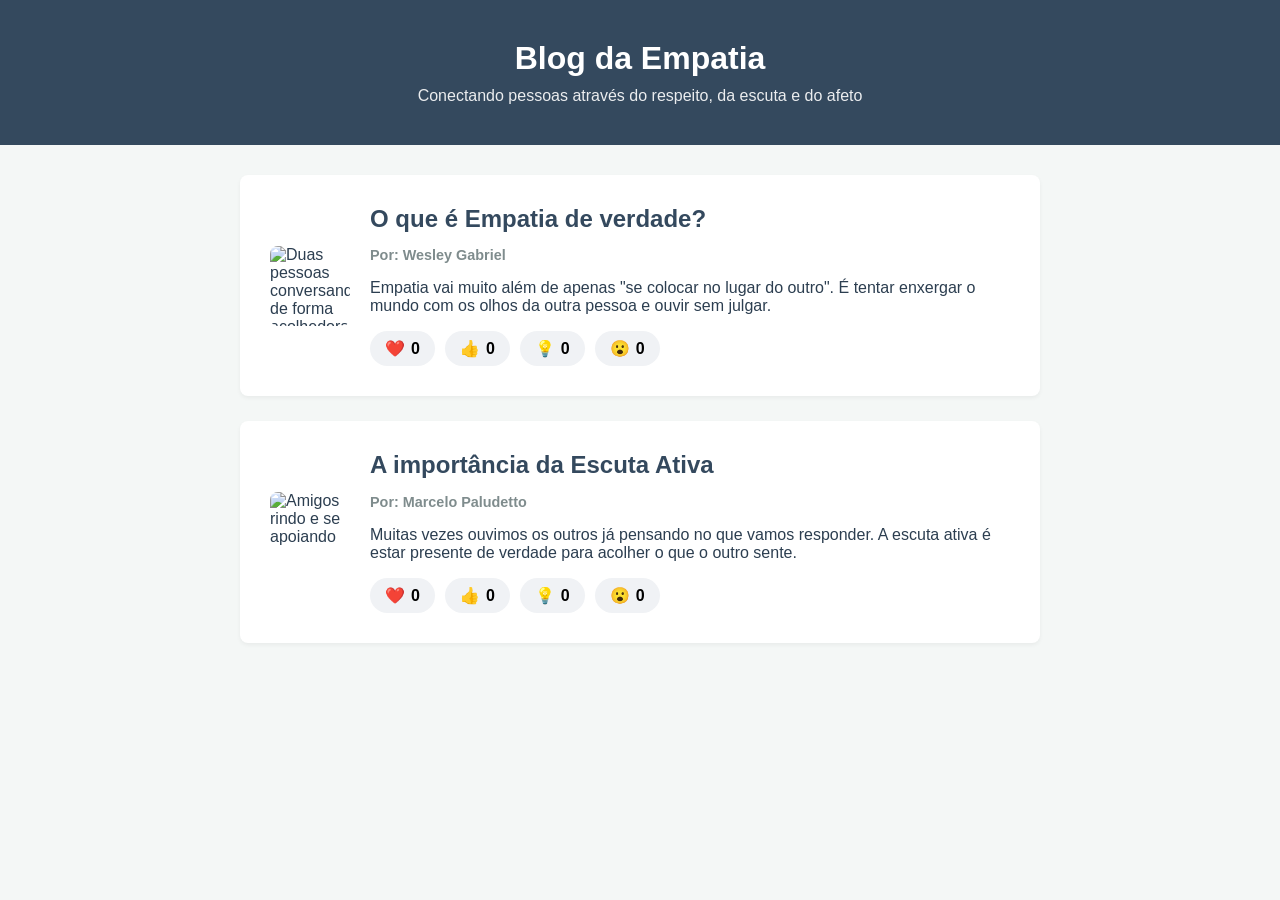
==== index.html @ 2409a9fb "index.html" ====
<!DOCTYPE html>
<html lang="pt-br">
<head>
    <meta charset="UTF-8">
    <meta name="viewport" content="width=device-width, initial-scale=1.0">
    <title>Blog da Empatia</title>
    
    <style>
        /* Estilo geral da página */
        body {
            background-color: #f4f7f6; 
            color: #2c3e50;            
            font-family: sans-serif;   
            margin: 0;
            padding: 0;
        }

        /* Estilo do Cabeçalho */
        header {
            background-color: #34495e; 
            color: #FFFFFF;            
            text-align: center;        
            padding: 40px 20px;
            margin-bottom: 30px;
        }

        header h1 {
            margin: 0 0 10px 0;
        }

        header p {
            margin: 0;
            opacity: 0.9;
        }

        /* Container principal */
        .container {
            max-width: 800px;
            margin: 0 auto; 
            padding: 0 20px 40px 20px;
        }

        /* Estrutura de cada Post */
        article {
            background-color: #ffffff; 
            padding: 30px;
            border-radius: 8px;        
            box-shadow: 0 2px 4px rgba(0,0,0,0.05); 
            display: flex; 
            gap: 20px;     
            margin-bottom: 25px;
            align-items: center;
        }

        /* Ajuste da imagem do post */
        article img {
            width: 80px;
            height: 80px;
            object-fit: cover;
            border-radius: 8px;
        }

        /* Caixa de texto ao lado da imagem */
        .post-conteudo {
            flex: 1;
        }

        h2 {
            color: #34495e;
            margin-top: 0;
            margin-bottom: 5px;
        }

        /* Estilo para destacar o autor */
        .artigo-autor {
            font-weight: bold;
            color: #7f8c8d;
            margin-bottom: 15px;
            font-size: 0.9rem;
        }

        /* Estilo da área de reações para alinhar os botões */
        .botoes-reacao {
            margin-top: 15px;
            display: flex;
            flex-wrap: wrap;
            gap: 10px;
        }

        /* Estilo dos Botões de Reação */
        button {
            background: #f0f2f5;
            border: none;
            padding: 8px 15px;
            border-radius: 20px;
            cursor: pointer;
            font-size: 1rem;
            transition: all 0.2s;
        }

        button:hover {
            background: #e4e6eb;
        }

        /* Estado ativo quando clicado (curtido) */
        button.ativo {
            background: #fcd5ce;
        }

        button.ativo:hover {
            background: #fbc4bb;
        }

        /* Efeito visual de clique mecânico */
        button:active {
            transform: scale(0.95);
        }

        button span {
            margin-left: 6px;
            font-weight: bold;
        }
    </style>
</head>
<body>

    <header>
        <h1>Blog da Empatia</h1>
        <p>Conectando pessoas através do respeito, da escuta e do afeto</p>
    </header>

    <main class="container">
        
        <article>
            <img src="https://unsplash.com" alt="Duas pessoas conversando de forma acolhedora">
            <div class="post-conteudo">
                <h2>O que é Empatia de verdade?</h2>
                <p class="artigo-autor">Por: Wesley Gabriel</p>
                <p>Empatia vai muito além de apenas "se colocar no lugar do outro". É tentar enxergar o mundo com os olhos da outra pessoa e ouvir sem julgar.</p>
                <div class="botoes-reacao">
                    <button>❤️<span>0</span></button>
                    <button>👍<span>0</span></button>
                    <button>💡<span>0</span></button>
                    <button>😮<span>0</span></button>
                </div>
            </div>
        </article>

        <article>
            <img src="https://unsplash.com" alt="Amigos rindo e se apoiando">
            <div class="post-conteudo">
                <h2>A importância da Escuta Ativa</h2>
                <p class="artigo-autor">Por: Marcelo Paludetto</p>
                <p>Muitas vezes ouvimos os outros já pensando no que vamos responder. A escuta ativa é estar presente de verdade para acolher o que o outro sente.</p>
                <div class="botoes-reacao">
                    <button>❤️<span>0</span></button>
                    <button>👍<span>0</span></button>
                    <button>💡<span>0</span></button>
                    <button>😮<span>0</span></button>
                </div>
            </div>
        </article>

    </main>

    <script>
        // O JavaScript continua funcionando perfeitamente para todos os novos botões!
        const botoes = document.querySelectorAll("button");

        botoes.forEach(function(botao) {
            botao.addEventListener("click", botaoClicado);

            function botaoClicado() {
                botao.classList.toggle("ativo");
                
                let texto = botao.querySelector("span");
                
                if (botao.classList.contains("ativo")) {
                    texto.textContent++;
                } else {
                    texto.textContent--;
                }
            }
        });
    </script>

</body>
</html>
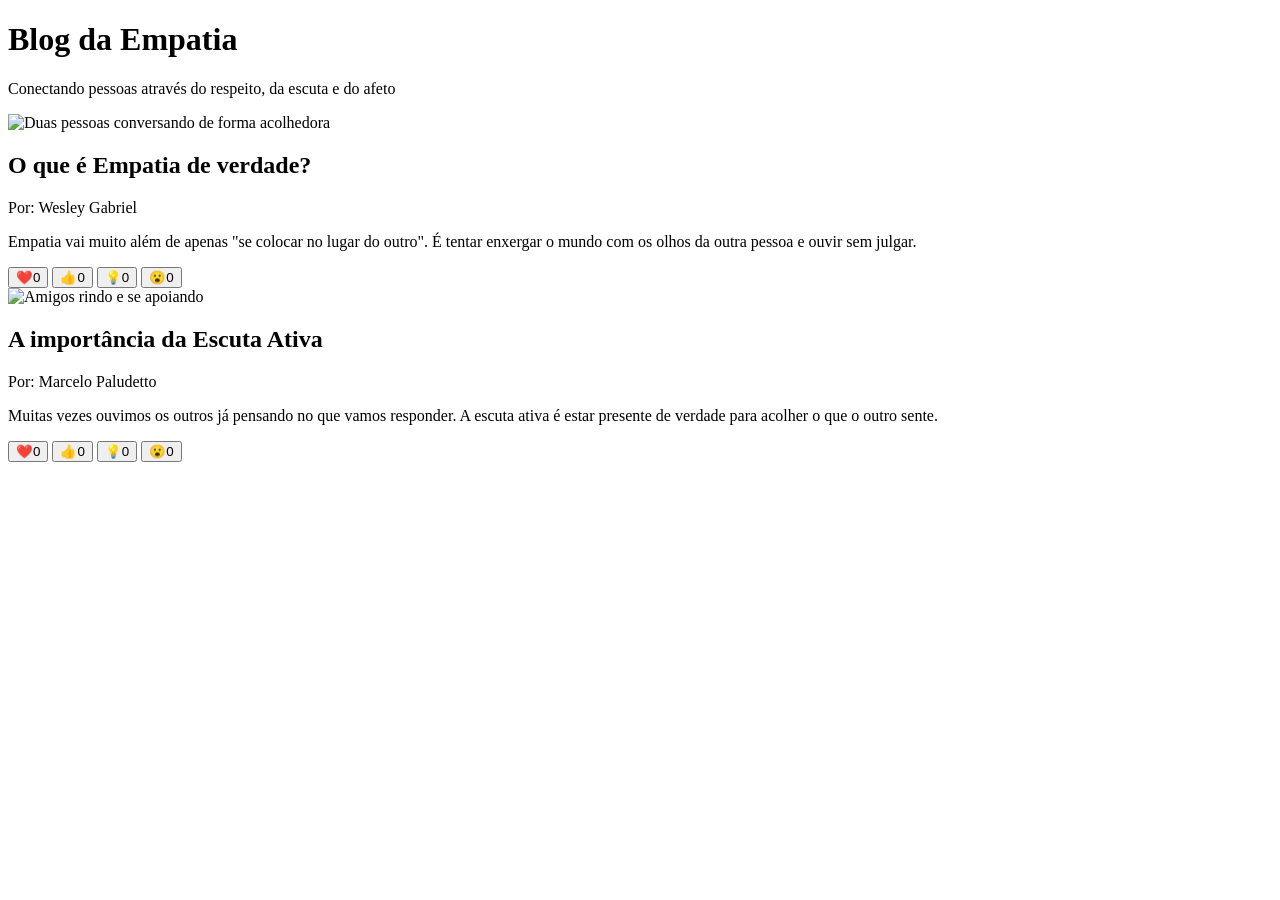
==== commit 1d5f77b5: "CSSindex.html" ====
--- a/index.html
+++ b/index.html
@@ -4,123 +4,8 @@
     <meta charset="UTF-8">
     <meta name="viewport" content="width=device-width, initial-scale=1.0">
     <title>Blog da Empatia</title>
-    
-    <style>
-        /* Estilo geral da página */
-        body {
-            background-color: #f4f7f6; 
-            color: #2c3e50;            
-            font-family: sans-serif;   
-            margin: 0;
-            padding: 0;
-        }
-
-        /* Estilo do Cabeçalho */
-        header {
-            background-color: #34495e; 
-            color: #FFFFFF;            
-            text-align: center;        
-            padding: 40px 20px;
-            margin-bottom: 30px;
-        }
-
-        header h1 {
-            margin: 0 0 10px 0;
-        }
-
-        header p {
-            margin: 0;
-            opacity: 0.9;
-        }
-
-        /* Container principal */
-        .container {
-            max-width: 800px;
-            margin: 0 auto; 
-            padding: 0 20px 40px 20px;
-        }
-
-        /* Estrutura de cada Post */
-        article {
-            background-color: #ffffff; 
-            padding: 30px;
-            border-radius: 8px;        
-            box-shadow: 0 2px 4px rgba(0,0,0,0.05); 
-            display: flex; 
-            gap: 20px;     
-            margin-bottom: 25px;
-            align-items: center;
-        }
-
-        /* Ajuste da imagem do post */
-        article img {
-            width: 80px;
-            height: 80px;
-            object-fit: cover;
-            border-radius: 8px;
-        }
-
-        /* Caixa de texto ao lado da imagem */
-        .post-conteudo {
-            flex: 1;
-        }
-
-        h2 {
-            color: #34495e;
-            margin-top: 0;
-            margin-bottom: 5px;
-        }
-
-        /* Estilo para destacar o autor */
-        .artigo-autor {
-            font-weight: bold;
-            color: #7f8c8d;
-            margin-bottom: 15px;
-            font-size: 0.9rem;
-        }
-
-        /* Estilo da área de reações para alinhar os botões */
-        .botoes-reacao {
-            margin-top: 15px;
-            display: flex;
-            flex-wrap: wrap;
-            gap: 10px;
-        }
-
-        /* Estilo dos Botões de Reação */
-        button {
-            background: #f0f2f5;
-            border: none;
-            padding: 8px 15px;
-            border-radius: 20px;
-            cursor: pointer;
-            font-size: 1rem;
-            transition: all 0.2s;
-        }
-
-        button:hover {
-            background: #e4e6eb;
-        }
-
-        /* Estado ativo quando clicado (curtido) */
-        button.ativo {
-            background: #fcd5ce;
-        }
-
-        button.ativo:hover {
-            background: #fbc4bb;
-        }
-
-        /* Efeito visual de clique mecânico */
-        button:active {
-            transform: scale(0.95);
-        }
-
-        button span {
-            margin-left: 6px;
-            font-weight: bold;
-        }
-    </style>
+    <!-- Vincula o seu arquivo de estilo separado -->
+    <link rel="stylesheet" href="CSS">
 </head>
 <body>
 
@@ -164,7 +49,6 @@
     </main>
 
     <script>
-        // O JavaScript continua funcionando perfeitamente para todos os novos botões!
         const botoes = document.querySelectorAll("button");
 
         botoes.forEach(function(botao) {
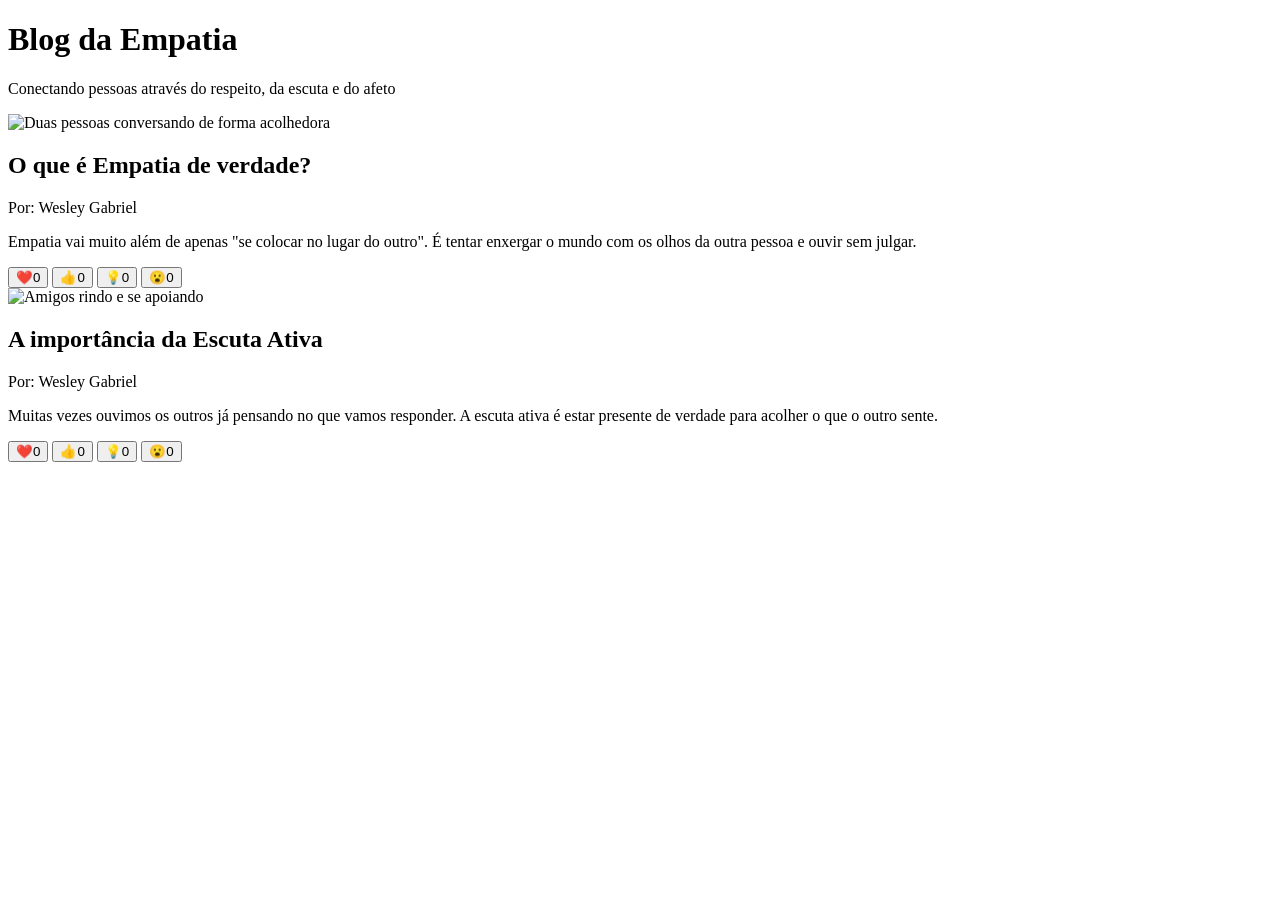
==== commit 60110228: "index.html" ====
--- a/index.html
+++ b/index.html
@@ -35,7 +35,7 @@
             <img src="https://unsplash.com" alt="Amigos rindo e se apoiando">
             <div class="post-conteudo">
                 <h2>A importância da Escuta Ativa</h2>
-                <p class="artigo-autor">Por: Marcelo Paludetto</p>
+                <p class="artigo-autor">Por: Wesley Gabriel</p>
                 <p>Muitas vezes ouvimos os outros já pensando no que vamos responder. A escuta ativa é estar presente de verdade para acolher o que o outro sente.</p>
                 <div class="botoes-reacao">
                     <button>❤️<span>0</span></button>
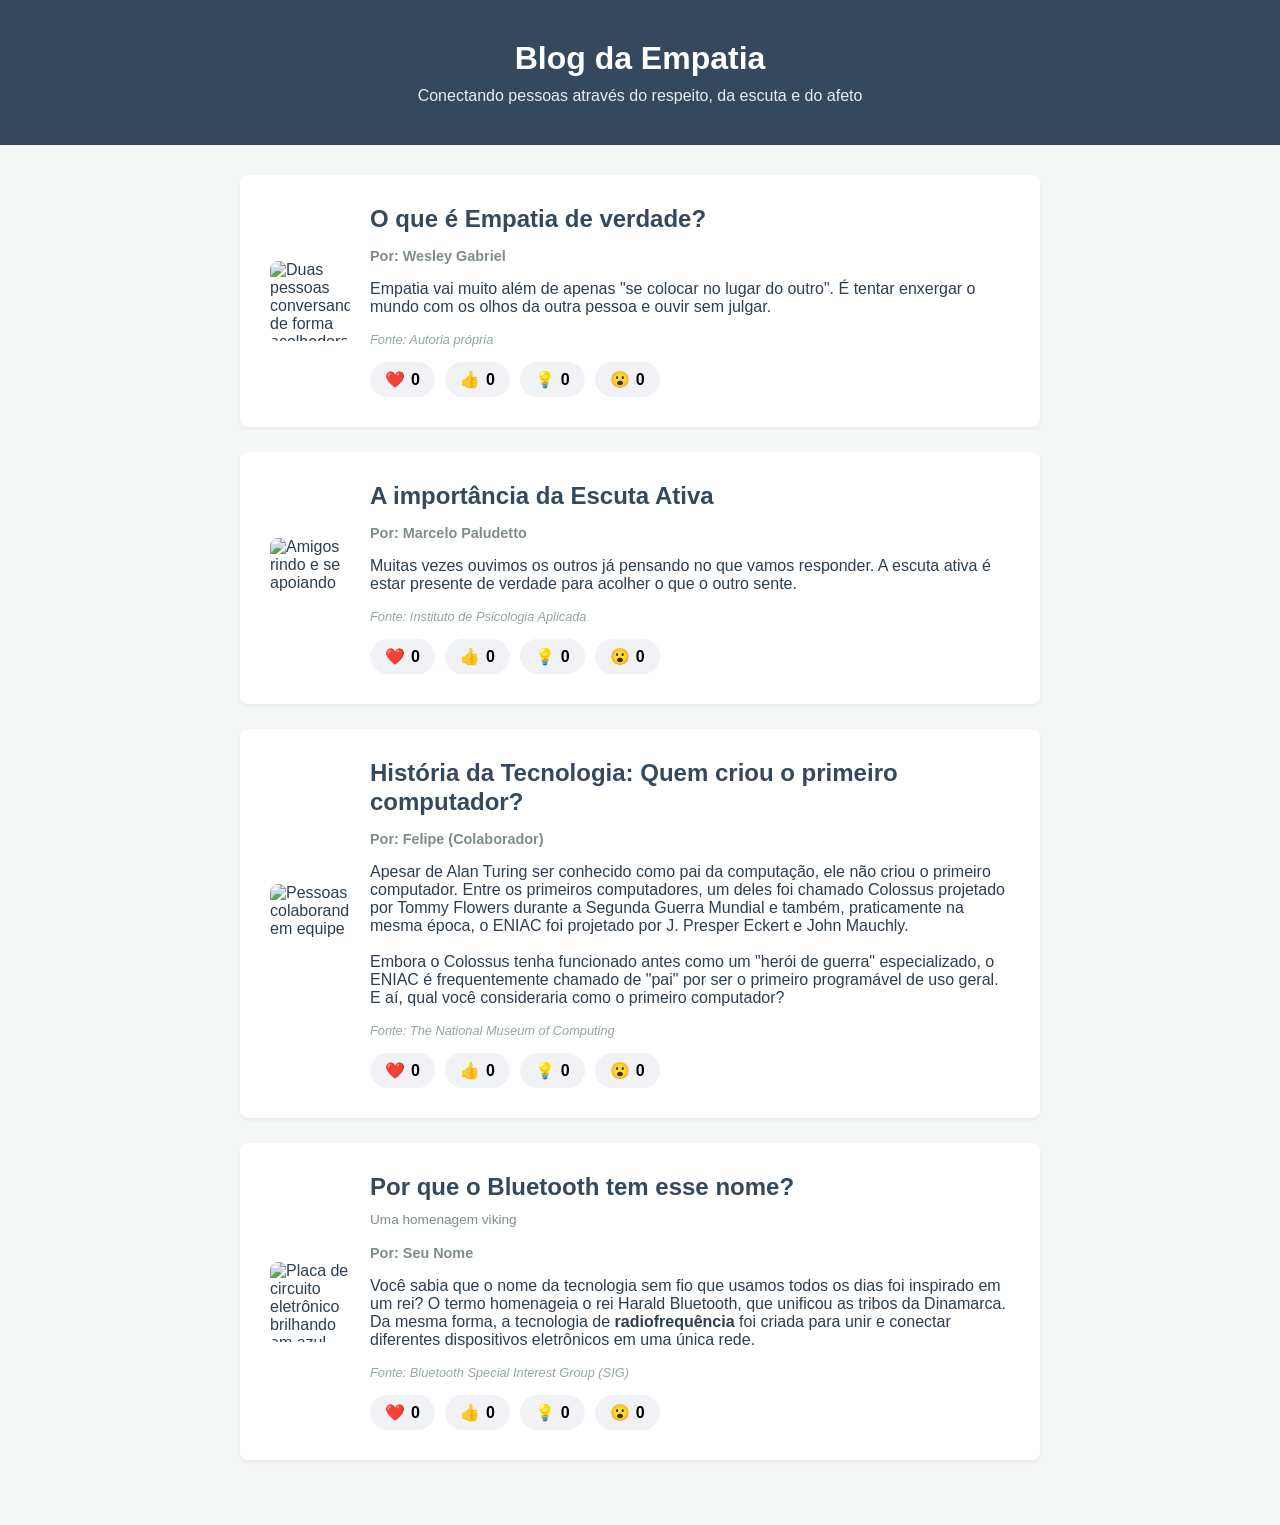
==== commit 6e37e447: "index.htmlCSSscript.jsstyle.css" ====
--- a/index.html
+++ b/index.html
@@ -4,8 +4,8 @@
     <meta charset="UTF-8">
     <meta name="viewport" content="width=device-width, initial-scale=1.0">
     <title>Blog da Empatia</title>
-    <!-- Vincula o seu arquivo de estilo separado -->
-    <link rel="stylesheet" href="CSS">
+    <!-- Conecta com o seu arquivo de estilos separado -->
+    <link rel="stylesheet" href="style.css">
 </head>
 <body>
 
@@ -16,12 +16,14 @@
 
     <main class="container">
         
+        <!-- PRIMEIRO POST -->
         <article>
             <img src="https://unsplash.com" alt="Duas pessoas conversando de forma acolhedora">
             <div class="post-conteudo">
                 <h2>O que é Empatia de verdade?</h2>
                 <p class="artigo-autor">Por: Wesley Gabriel</p>
                 <p>Empatia vai muito além de apenas "se colocar no lugar do outro". É tentar enxergar o mundo com os olhos da outra pessoa e ouvir sem julgar.</p>
+                <p class="artigo-fonte">Fonte: Autoria própria</p>
                 <div class="botoes-reacao">
                     <button>❤️<span>0</span></button>
                     <button>👍<span>0</span></button>
@@ -31,12 +33,60 @@
             </div>
         </article>
 
+        <!-- SEGUNDO POST -->
         <article>
             <img src="https://unsplash.com" alt="Amigos rindo e se apoiando">
             <div class="post-conteudo">
                 <h2>A importância da Escuta Ativa</h2>
-                <p class="artigo-autor">Por: Wesley Gabriel</p>
+                <p class="artigo-autor">Por: Marcelo Paludetto</p>
                 <p>Muitas vezes ouvimos os outros já pensando no que vamos responder. A escuta ativa é estar presente de verdade para acolher o que o outro sente.</p>
+                <p class="artigo-fonte">Fonte: Instituto de Psicologia Aplicada</p>
+                <div class="botoes-reacao">
+                    <button>❤️<span>0</span></button>
+                    <button>👍<span>0</span></button>
+                    <button>💡<span>0</span></button>
+                    <button>😮<span>0</span></button>
+                </div>
+            </div>
+        </article>
+
+        <!-- TERCEIRO POST -->
+        <article>
+            <img src="https://unsplash.com" alt="Pessoas colaborando em equipe">
+            <div class="post-conteudo">
+                <h2>História da Tecnologia: Quem criou o primeiro computador?</h2>
+                <p class="artigo-autor">Por: Felipe (Colaborador)</p>
+                <p>
+                    Apesar de Alan Turing ser conhecido como pai da computação, ele não criou o primeiro computador.
+                    Entre os primeiros computadores, um deles foi chamado Colossus projetado por Tommy Flowers durante a
+                    Segunda Guerra Mundial e também, praticamente na mesma época, o ENIAC foi projetado por J. Presper
+                    Eckert e John Mauchly.
+                    <br><br>Embora o Colossus tenha funcionado antes como um "herói de guerra" especializado, o ENIAC é
+                    frequentemente chamado de "pai" por ser o primeiro programável de uso geral. E aí, qual você
+                    consideraria como o primeiro computador?
+                </p>
+                <p class="artigo-fonte">Fonte: The National Museum of Computing</p>
+                <div class="botoes-reacao">
+                    <button>❤️<span>0</span></button>
+                    <button>👍<span>0</span></button>
+                    <button>💡<span>0</span></button>
+                    <button>😮<span>0</span></button>
+                </div>
+            </div>
+        </article>
+
+        <!-- QUARTO POST (CUMPRINDO O NOVO DESAFIO) -->
+        <article>
+            <img src="https://unsplash.com" alt="Placa de circuito eletrônico brilhando em azul">
+            <div class="post-conteudo">
+                <h2>Por que o Bluetooth tem esse nome?<br><small>Uma homenagem viking</small></h2>
+                <p class="artigo-autor">Por: Seu Nome</p>
+                <p>
+                    Você sabia que o nome da tecnologia sem fio que usamos todos os dias foi inspirado em um rei? 
+                    O termo homenageia o rei Harald Bluetooth, que unificou as tribos da Dinamarca. 
+                    Da mesma forma, a tecnologia de <strong>radiofrequência</strong> foi criada para unir e conectar diferentes dispositivos eletrônicos em uma única rede.
+                </p>
+                <p class="artigo-fonte">Fonte: Bluetooth Special Interest Group (SIG)</p>
                 <div class="botoes-reacao">
                     <button>❤️<span>0</span></button>
                     <button>👍<span>0</span></button>
@@ -48,25 +98,7 @@
 
     </main>
 
-    <script>
-        const botoes = document.querySelectorAll("button");
-
-        botoes.forEach(function(botao) {
-            botao.addEventListener("click", botaoClicado);
-
-            function botaoClicado() {
-                botao.classList.toggle("ativo");
-                
-                let texto = botao.querySelector("span");
-                
-                if (botao.classList.contains("ativo")) {
-                    texto.textContent++;
-                } else {
-                    texto.textContent--;
-                }
-            }
-        });
-    </script>
-
+    <!-- Conecta com o seu arquivo de interações separado -->
+    <script src="script.js"></script>
 </body>
 </html>
--- a/style.css
+++ b/style.css
@@ -0,0 +1,131 @@
+/* Estilo geral da página */
+body {
+    background-color: #f4f7f6; 
+    color: #2c3e50;            
+    font-family: sans-serif;   
+    margin: 0;
+    padding: 0;
+}
+
+/* Estilo do Cabeçalho */
+header {
+    background-color: #34495e; 
+    color: #FFFFFF;            
+    text-align: center;        
+    padding: 40px 20px;
+    margin-bottom: 30px;
+}
+
+header h1 {
+    margin: 0 0 10px 0;
+}
+
+header p {
+    margin: 0;
+    opacity: 0.9;
+}
+
+/* Container principal */
+.container {
+    max-width: 800px;
+    margin: 0 auto; 
+    padding: 0 20px 40px 20px;
+}
+
+/* Estrutura de cada Post */
+article {
+    background-color: #ffffff; 
+    padding: 30px;
+    border-radius: 8px;        
+    box-shadow: 0 2px 4px rgba(0,0,0,0.05); 
+    display: flex; 
+    gap: 20px;     
+    margin-bottom: 25px;
+    align-items: center;
+}
+
+/* Ajuste da imagem do post */
+article img {
+    width: 80px;
+    height: 80px;
+    object-fit: cover;
+    border-radius: 8px;
+}
+
+/* Caixa de texto ao lado da imagem */
+.post-conteudo {
+    flex: 1;
+}
+
+h2 {
+    color: #34495e;
+    margin-top: 0;
+    margin-bottom: 5px;
+    line-height: 1.2;
+}
+
+/* Estilo do subtítulo curto */
+h2 small {
+    font-size: 0.85rem;
+    color: #7f8c8d;
+    font-weight: normal;
+}
+
+/* Estilo para destacar o autor */
+.artigo-autor {
+    font-weight: bold;
+    color: #7f8c8d;
+    margin-bottom: 15px;
+    font-size: 0.9rem;
+}
+
+/* Estilo para a fonte da informação */
+.artigo-fonte {
+    font-size: 0.8rem;
+    color: #95a5a6;
+    font-style: italic;
+    margin-top: 10px;
+    margin-bottom: 15px;
+}
+
+/* Estilo da área de reações para alinhar os botões */
+.botoes-reacao {
+    margin-top: 15px;
+    display: flex;
+    flex-wrap: wrap;
+    gap: 10px;
+}
+
+/* Estilo dos Botões de Reação */
+button {
+    background: #f0f2f5;
+    border: none;
+    padding: 8px 15px;
+    border-radius: 20px;
+    cursor: pointer;
+    font-size: 1rem;
+    transition: all 0.2s;
+}
+
+button:hover {
+    background: #e4e6eb;
+}
+
+/* Estado ativo quando clicado (curtido) */
+button.ativo {
+    background: #fcd5ce;
+}
+
+button.ativo:hover {
+    background: #fbc4bb;
+}
+
+/* Efeito visual de clique mecânico */
+button:active {
+    transform: scale(0.95);
+}
+
+button span {
+    margin-left: 6px;
+    font-weight: bold;
+}
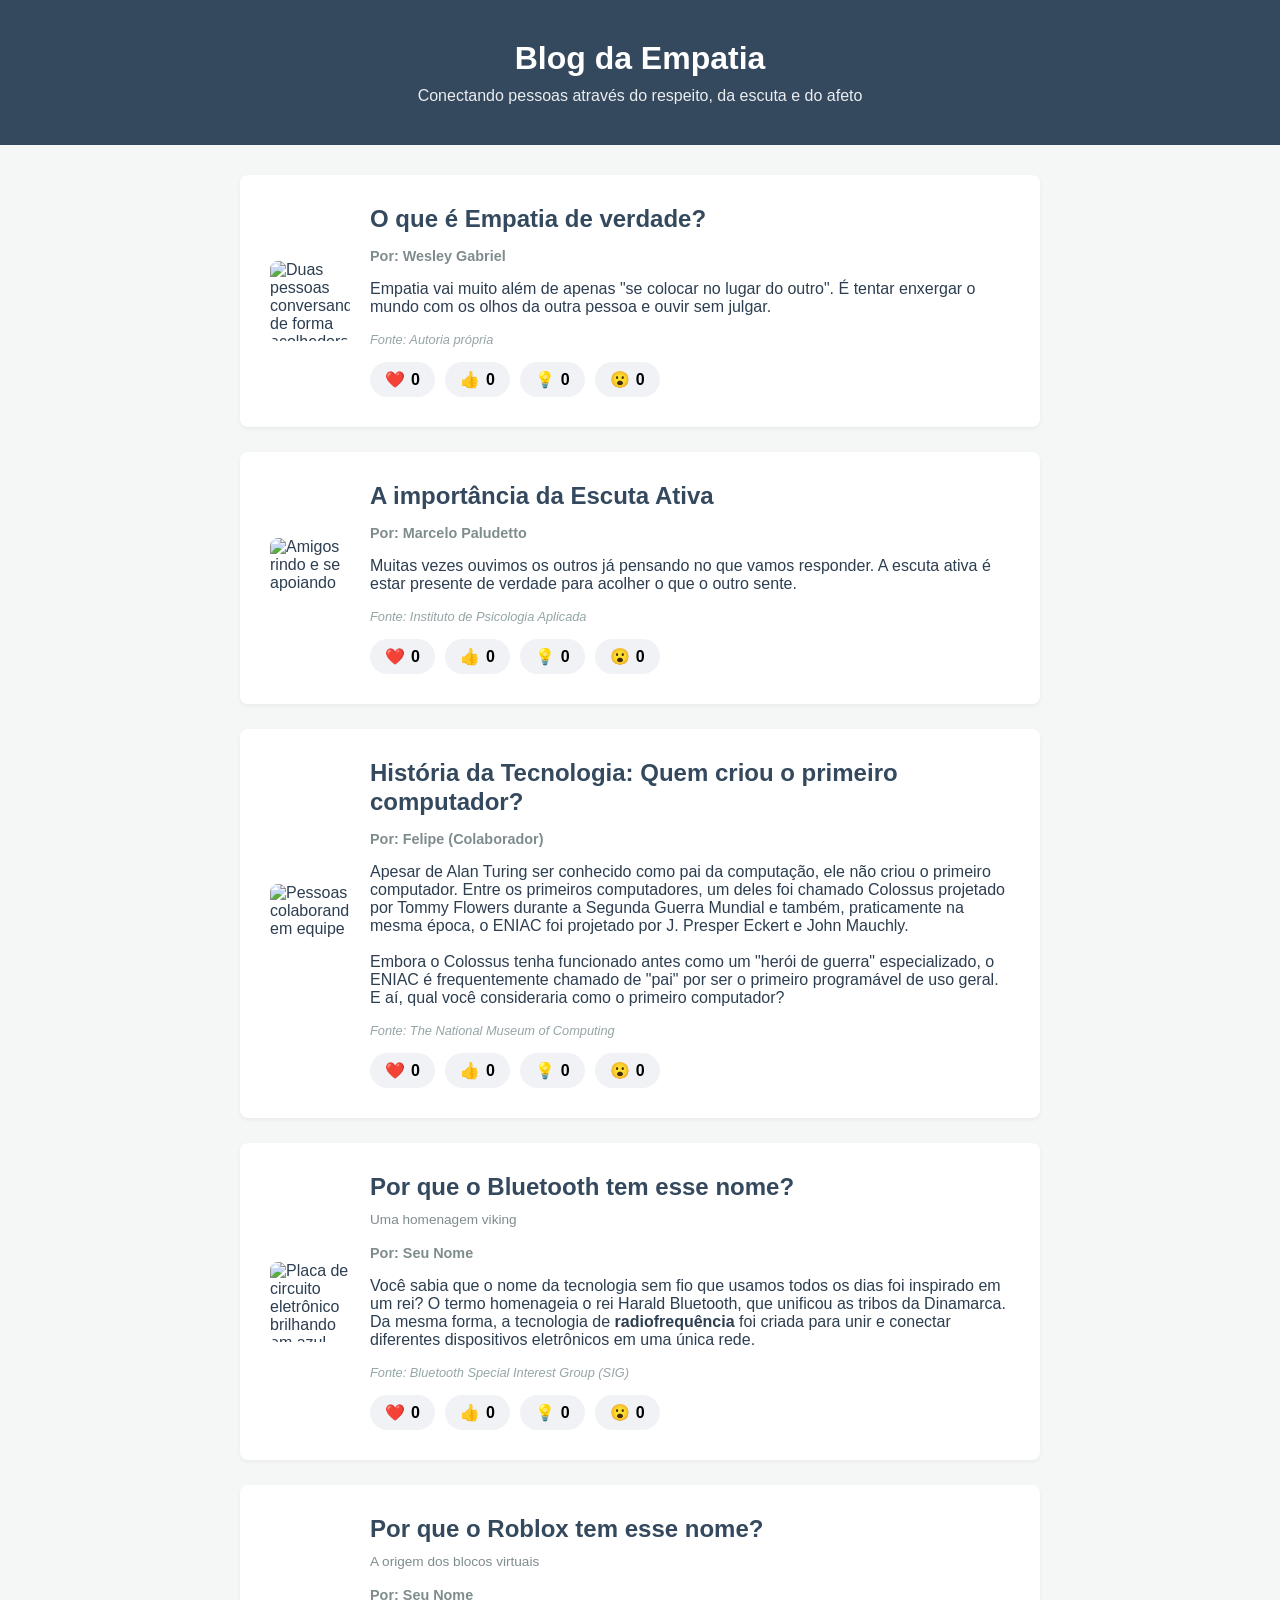
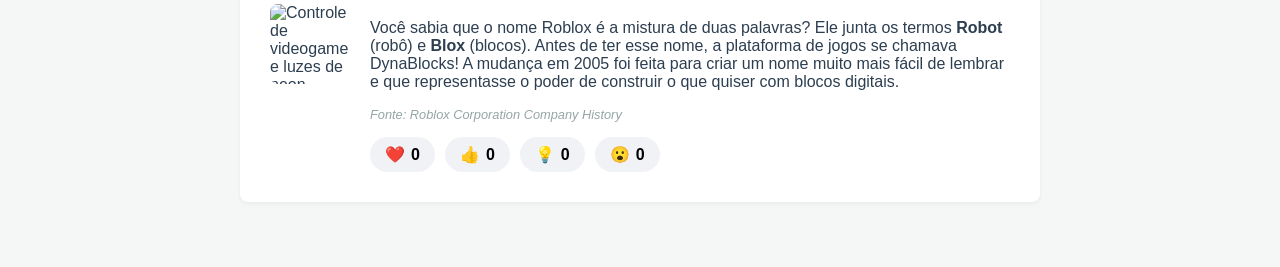
==== commit 040488b4: "index.html" ====
--- a/index.html
+++ b/index.html
@@ -95,6 +95,27 @@
                 </div>
             </div>
         </article>
+        
+        <!-- QUINTO POST: CURIOSIDADE DO ROBLOX -->
+        <article>
+            <img src="https://unsplash.com" alt="Controle de videogame e luzes de neon simulando um ambiente gamer">
+            <div class="post-conteudo">
+                <h2>Por que o Roblox tem esse nome?<br><small>A origem dos blocos virtuais</small></h2>
+                <p class="artigo-autor">Por: Seu Nome</p>
+                <p>
+                    Você sabia que o nome Roblox é a mistura de duas palavras? Ele junta os termos <strong>Robot</strong> (robô) e <strong>Blox</strong> (blocos). 
+                    Antes de ter esse nome, a plataforma de jogos se chamava DynaBlocks! 
+                    A mudança em 2005 foi feita para criar um nome muito mais fácil de lembrar e que representasse o poder de construir o que quiser com blocos digitais.
+                </p>
+                <p class="artigo-fonte">Fonte: Roblox Corporation Company History</p>
+                <div class="botoes-reacao">
+                    <button>❤️<span>0</span></button>
+                    <button>👍<span>0</span></button>
+                    <button>💡<span>0</span></button>
+                    <button>😮<span>0</span></button>
+                </div>
+            </div>
+        </article>
 
     </main>
 
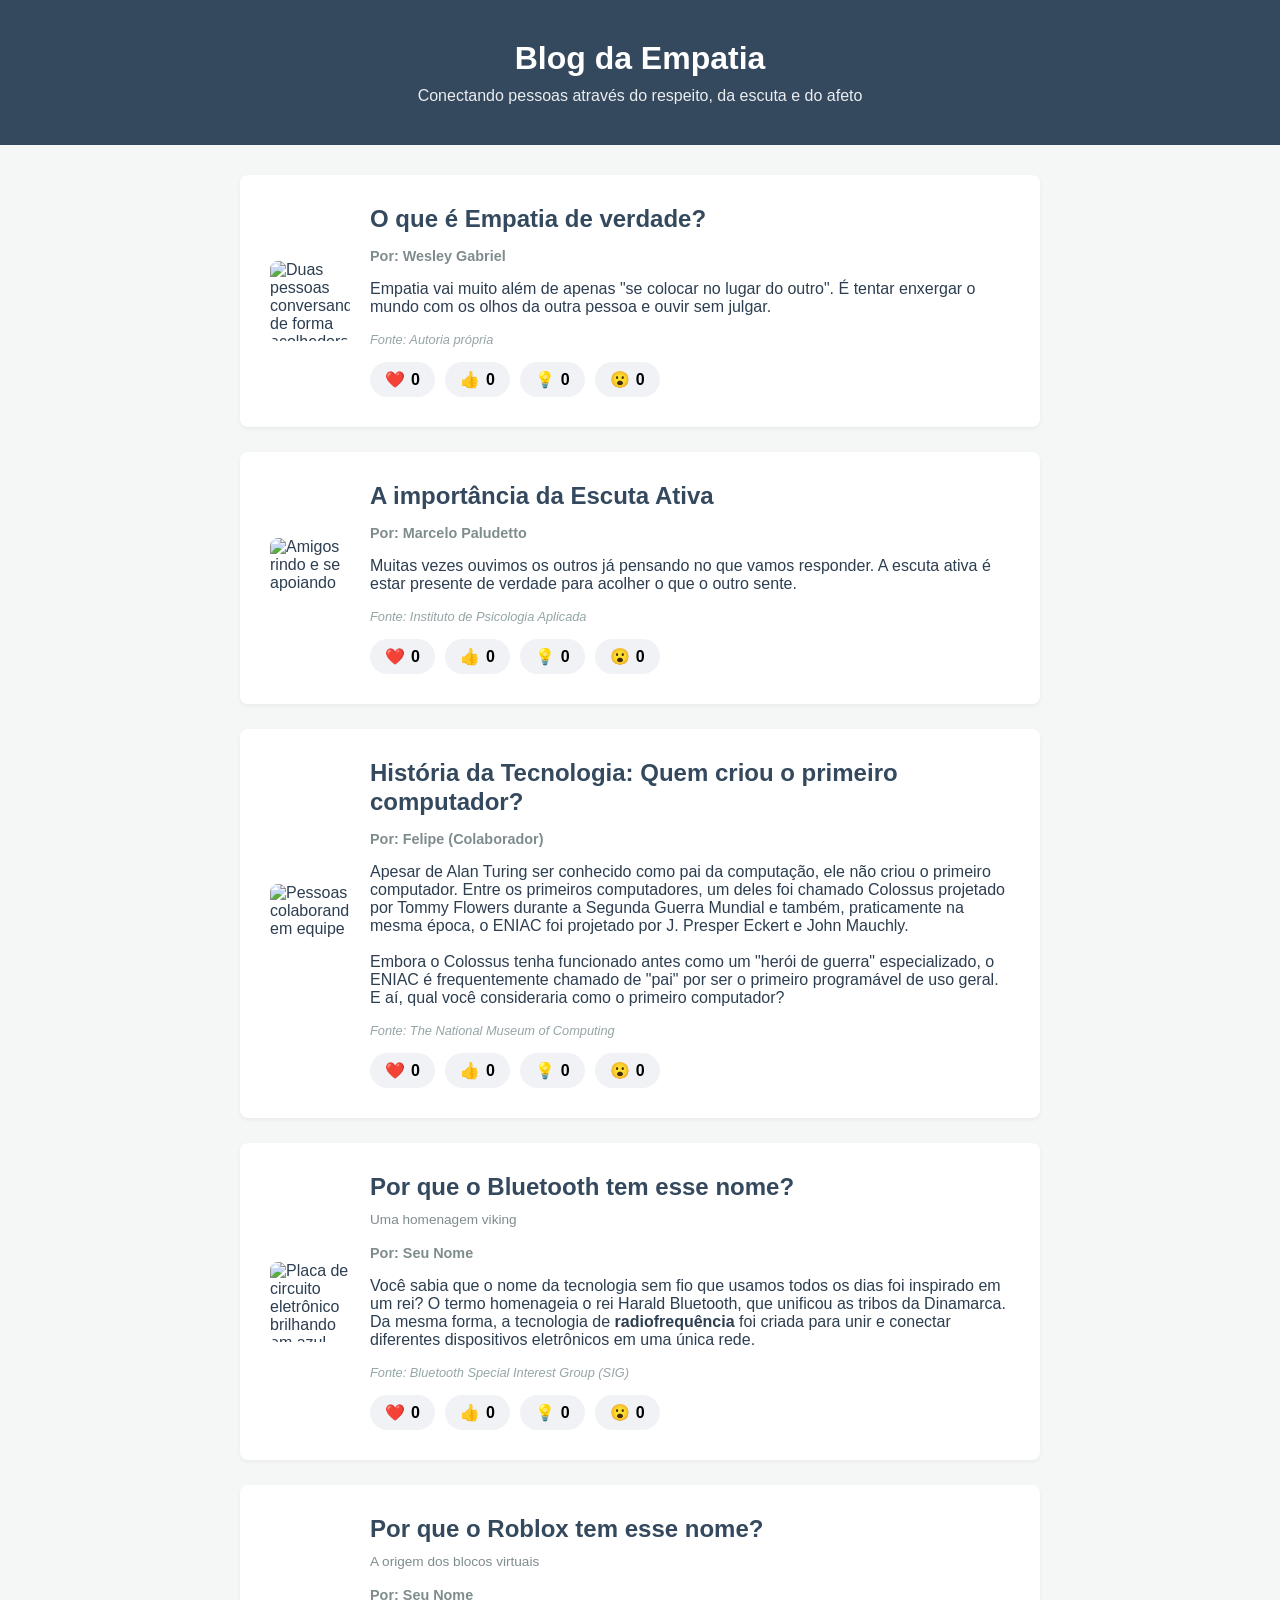
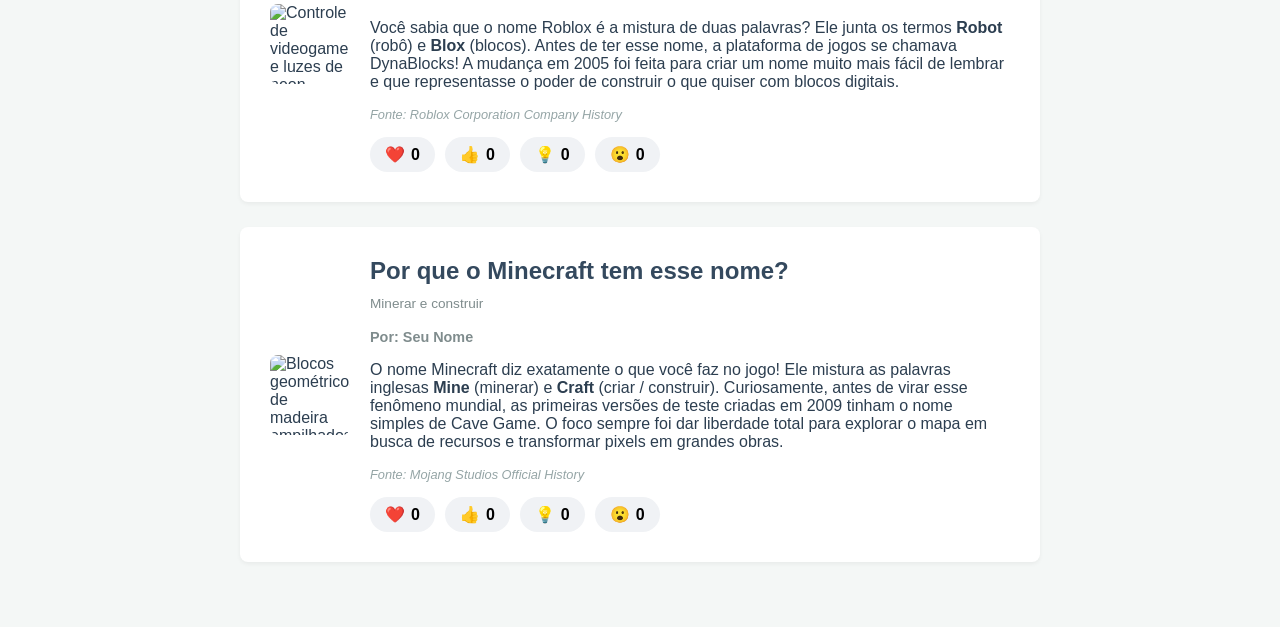
==== commit 88fdb215: "index.html" ====
--- a/index.html
+++ b/index.html
@@ -95,7 +95,7 @@
                 </div>
             </div>
         </article>
-        
+
         <!-- QUINTO POST: CURIOSIDADE DO ROBLOX -->
         <article>
             <img src="https://unsplash.com" alt="Controle de videogame e luzes de neon simulando um ambiente gamer">
@@ -116,6 +116,27 @@
                 </div>
             </div>
         </article>
+        
+        <!-- SEXTO POST: CURIOSIDADE DO MINECRAFT -->
+        <article>
+            <img src="https://unsplash.com" alt="Blocos geométricos de madeira empilhados lembrando pixels de jogos">
+            <div class="post-conteudo">
+                <h2>Por que o Minecraft tem esse nome?<br><small>Minerar e construir</small></h2>
+                <p class="artigo-autor">Por: Seu Nome</p>
+                <p>
+                    O nome Minecraft diz exatamente o que você faz no jogo! Ele mistura as palavras inglesas <strong>Mine</strong> (minerar) e <strong>Craft</strong> (criar / construir). 
+                    Curiosamente, antes de virar esse fenômeno mundial, as primeiras versões de teste criadas em 2009 tinham o nome simples de Cave Game. 
+                    O foco sempre foi dar liberdade total para explorar o mapa em busca de recursos e transformar pixels em grandes obras.
+                </p>
+                <p class="artigo-fonte">Fonte: Mojang Studios Official History</p>
+                <div class="botoes-reacao">
+                    <button>❤️<span>0</span></button>
+                    <button>👍<span>0</span></button>
+                    <button>💡<span>0</span></button>
+                    <button>😮<span>0</span></button>
+                </div>
+            </div>
+        </article>
 
     </main>
 
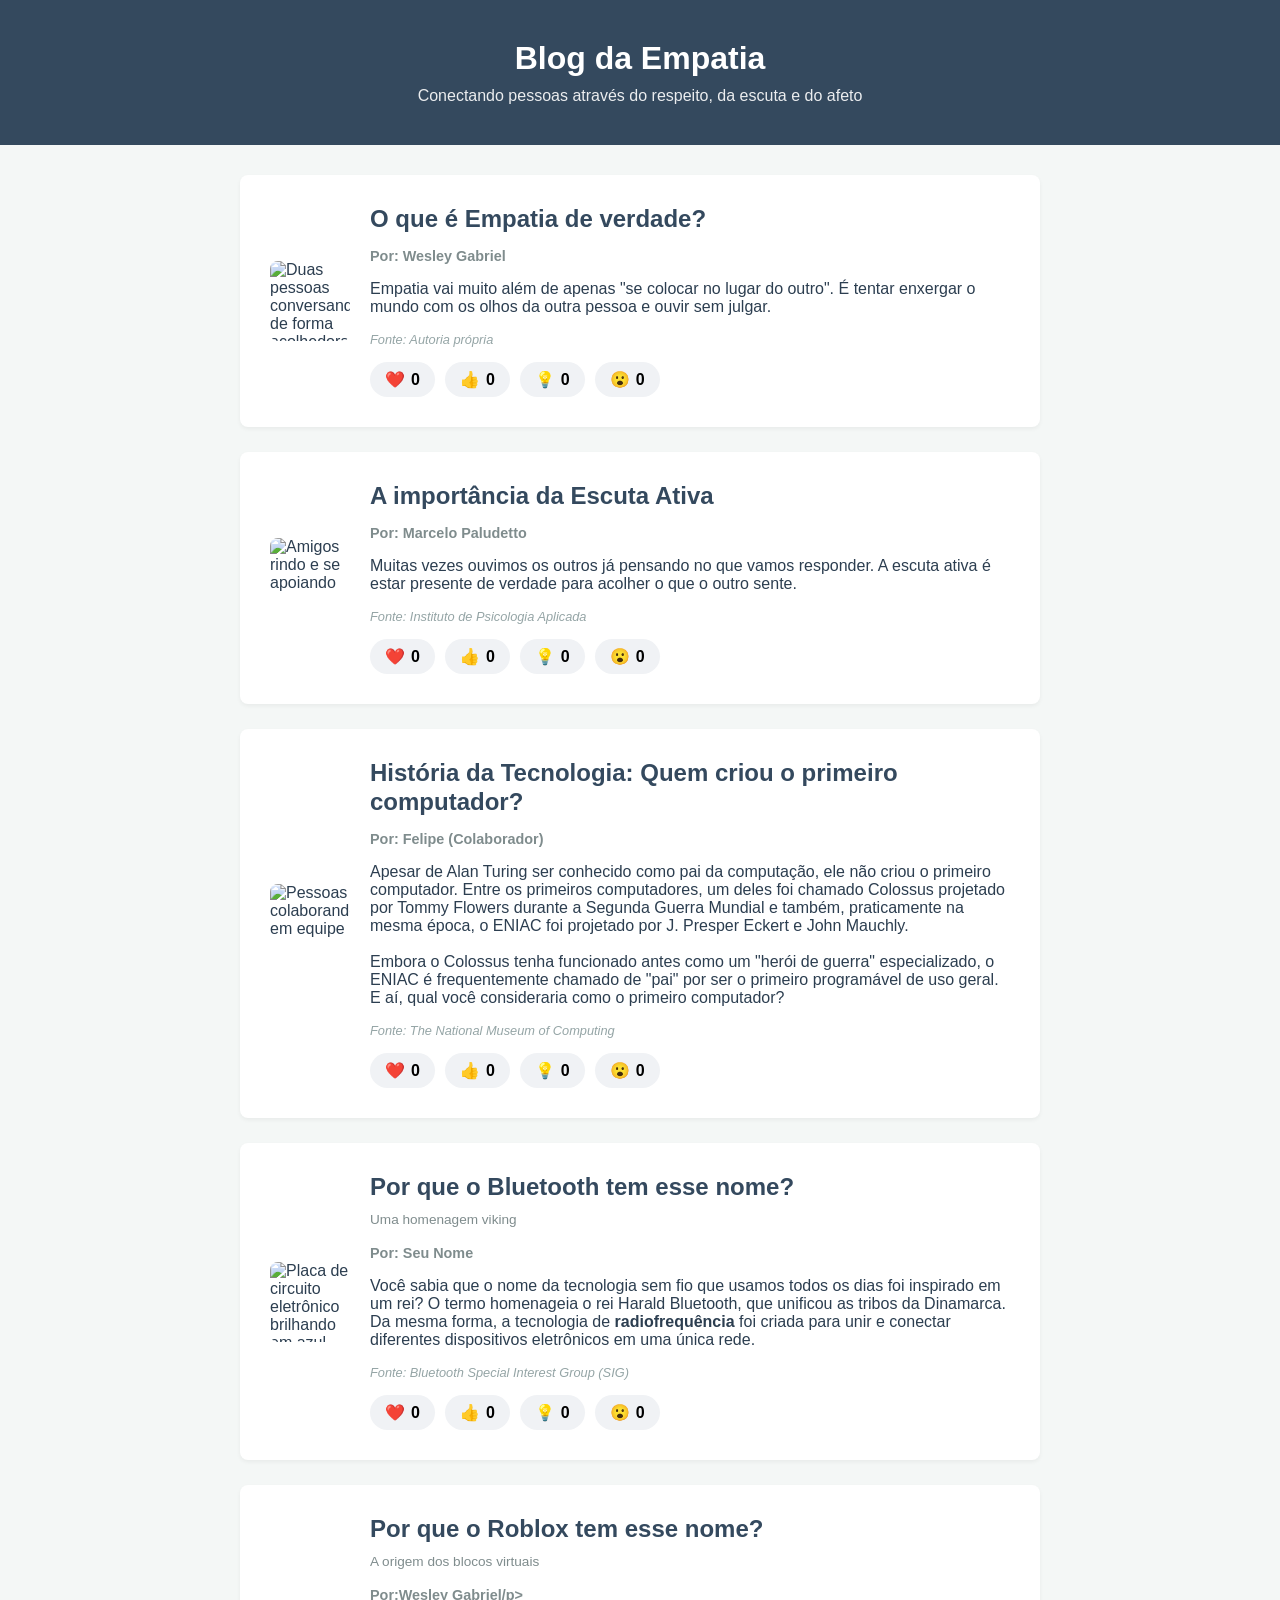
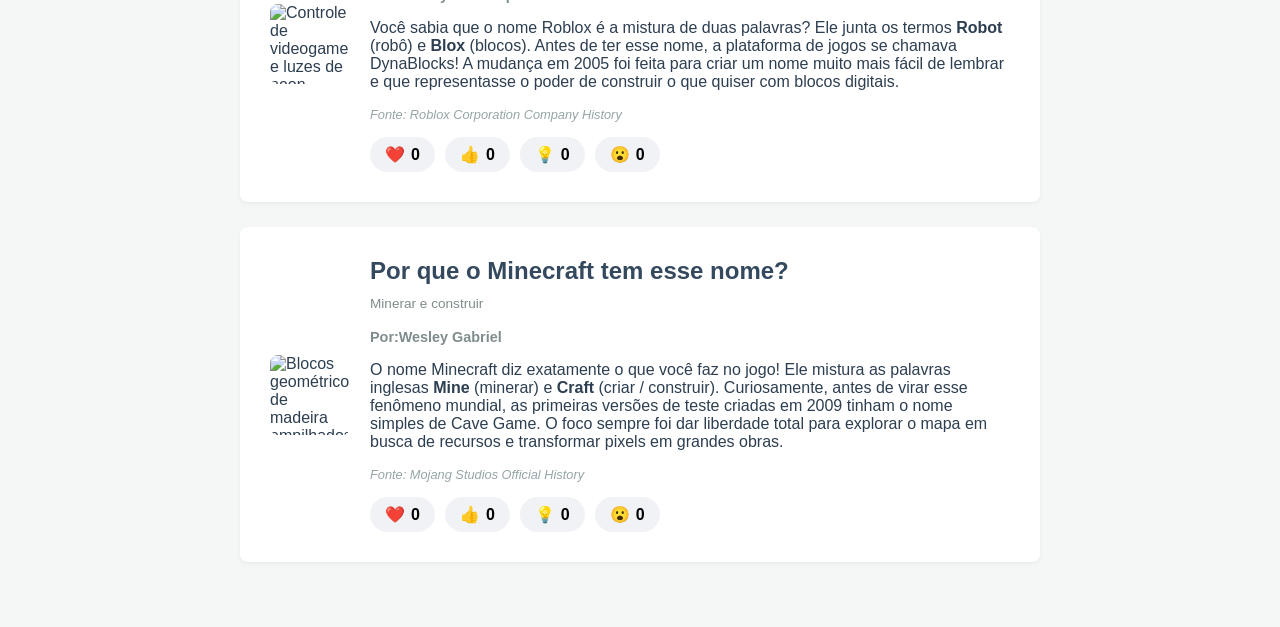
==== commit 1faa2b2b: "index.html" ====
--- a/index.html
+++ b/index.html
@@ -101,7 +101,7 @@
             <img src="https://unsplash.com" alt="Controle de videogame e luzes de neon simulando um ambiente gamer">
             <div class="post-conteudo">
                 <h2>Por que o Roblox tem esse nome?<br><small>A origem dos blocos virtuais</small></h2>
-                <p class="artigo-autor">Por: Seu Nome</p>
+                <p class="artigo-autor">Por:Wesley Gabriel/p>
                 <p>
                     Você sabia que o nome Roblox é a mistura de duas palavras? Ele junta os termos <strong>Robot</strong> (robô) e <strong>Blox</strong> (blocos). 
                     Antes de ter esse nome, a plataforma de jogos se chamava DynaBlocks! 
@@ -116,13 +116,13 @@
                 </div>
             </div>
         </article>
-        
+
         <!-- SEXTO POST: CURIOSIDADE DO MINECRAFT -->
         <article>
             <img src="https://unsplash.com" alt="Blocos geométricos de madeira empilhados lembrando pixels de jogos">
             <div class="post-conteudo">
                 <h2>Por que o Minecraft tem esse nome?<br><small>Minerar e construir</small></h2>
-                <p class="artigo-autor">Por: Seu Nome</p>
+                <p class="artigo-autor">Por:Wesley Gabriel</p>
                 <p>
                     O nome Minecraft diz exatamente o que você faz no jogo! Ele mistura as palavras inglesas <strong>Mine</strong> (minerar) e <strong>Craft</strong> (criar / construir). 
                     Curiosamente, antes de virar esse fenômeno mundial, as primeiras versões de teste criadas em 2009 tinham o nome simples de Cave Game. 
